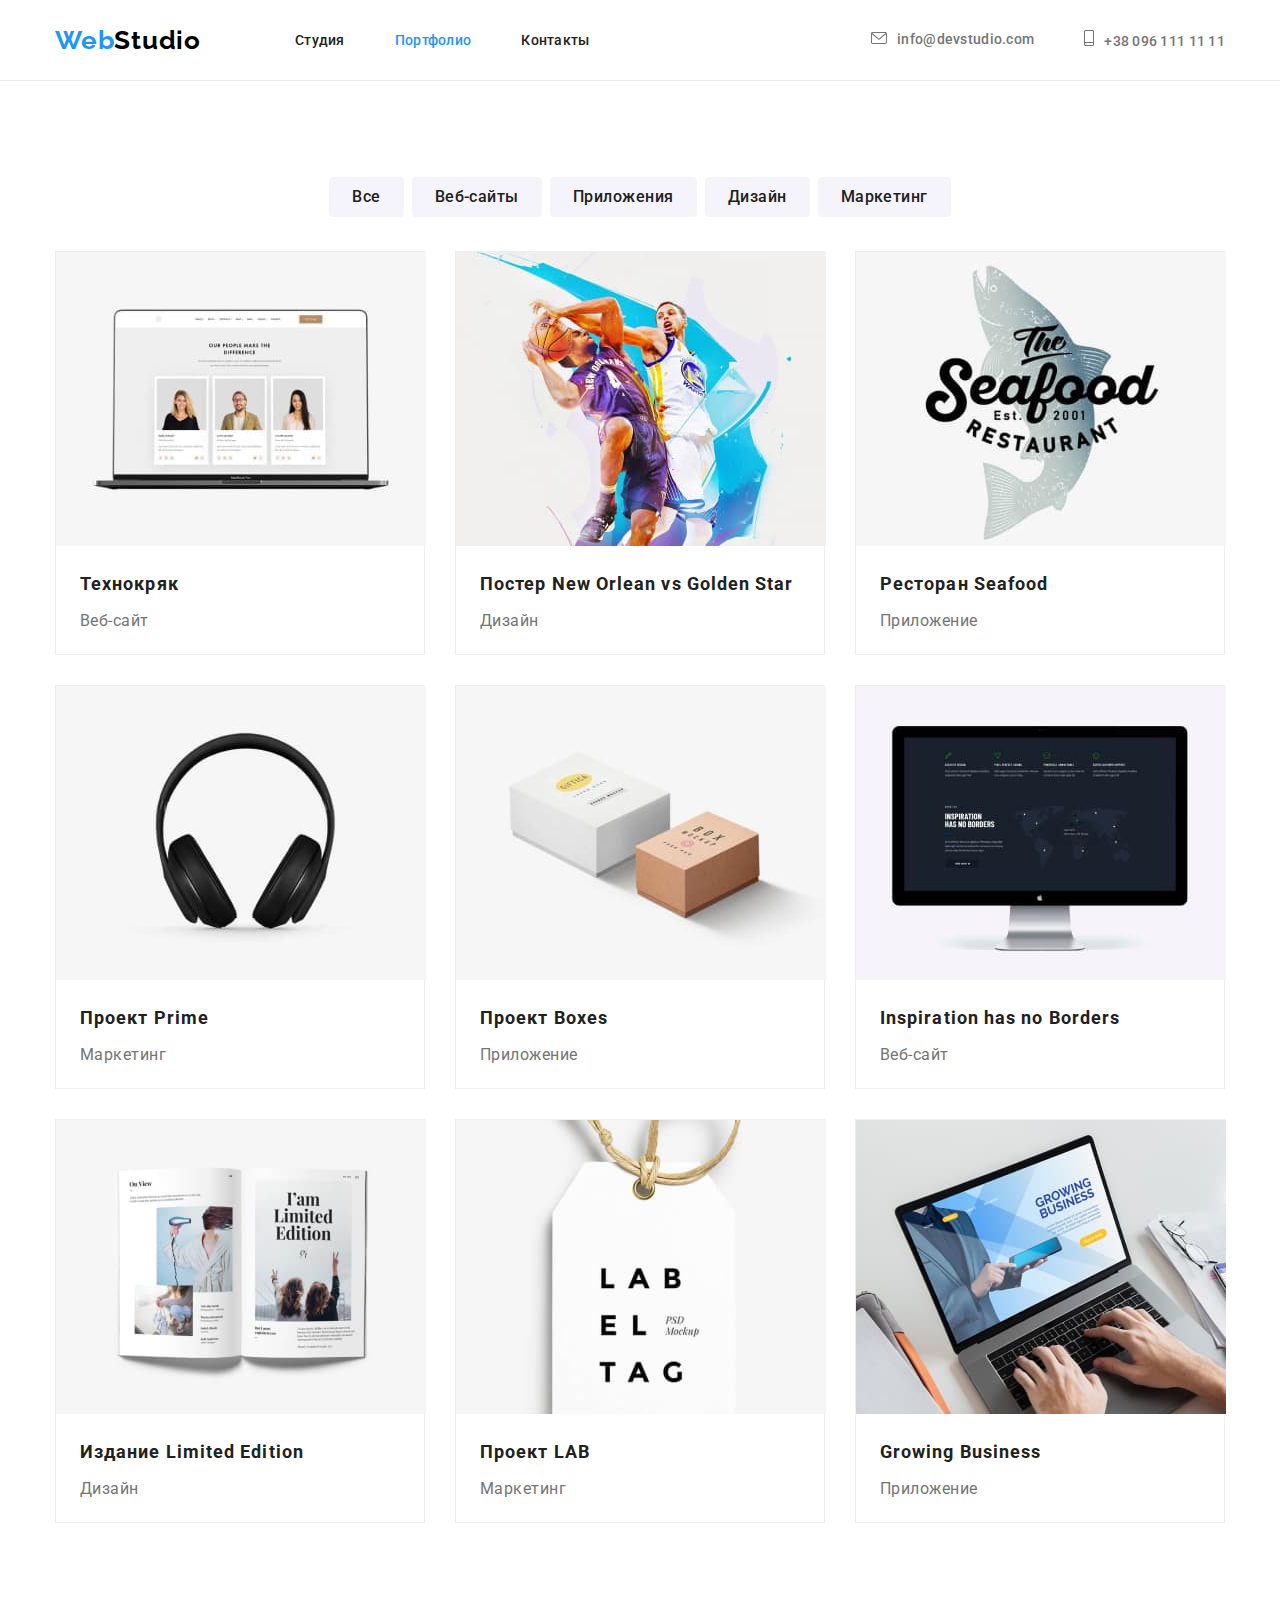
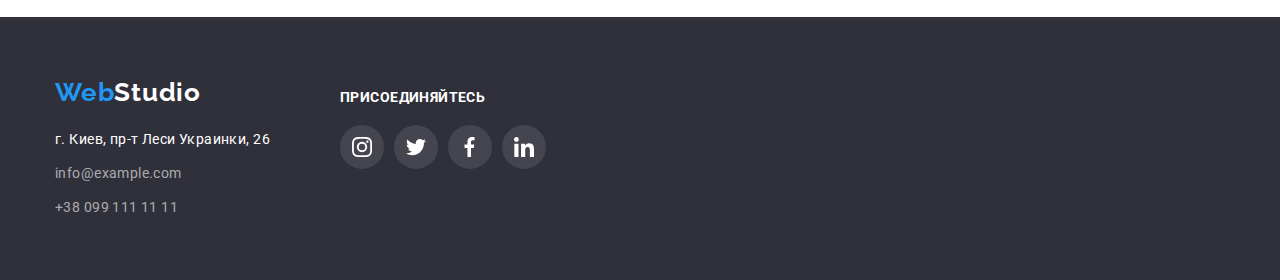
==== portfolio.html @ 4ea3b909 "Создал репозиторий" ====
<!DOCTYPE html>
<html lang="ru">

<head>
    <meta charset="UTF-8">
    <meta name="viewport" content="width=device-width, initial-scale=1.0">
    <title>WebStudio</title>
    <link rel="stylesheet" href="https://cdnjs.cloudflare.com/ajax/libs/modern-normalize/1.0.0/modern-normalize.css">
    <link href="https://fonts.googleapis.com/css2?family=Raleway:wght@700&family=Roboto:wght@400;500;700;900&display=swap" rel="stylesheet">
    <link rel="stylesheet" href="./css/styles.css">
</head>


<body>
    <!--HEADER-->
    <header class="header portfolio">
        <div class="container">
            <nav class="navigation">
                <a class="logo link" href="./index.html"> <span class="color-logo">Web</span>Studio</a>
                <ul class="navigation-list">
                  <li class="navigation-list-item list">
                      <a class="navigation-list-link link" href="./index.html">Студия</a>
                  </li>
                  <li class="navigation-list-item list">
                      <a class="navigation-list-link current link" href="./portfolio.html"> Портфолио</a>
                  </li>
                  <li class="navigation-list-item list">
                      <a class="navigation-list-link link" href=""> Контакты</a>
                  </li>
                </ul>
            </nav>
            <address class="address">
                <ul class="adress-links">
                    <li class="adress-links-item list">
                        <a class="header-address-link link header-mail " href="mailto:info@devstudio.com">
                            <svg class="mail-link-svg">
                                <use href="./images/sprite.svg#icon-mail"></use>
                            </svg>info@devstudio.com
                        </a>
                    </li>
                    <li class="adress-links-item list "> 
                        <a class="header-address-link link heder-smartphone" href="tel:+380961111111">
                            <svg class="smartphone-link-svg">
                                <use href="./images/sprite.svg#icon-smartphone"></use>
                            </svg>+38 096 111 11 11
                        </a>
                    </li>
                </ul>
            </address>
        </div>
    </header>

    <main>
        <!--FILTER-->
        <section class="filter-section">
            <div class="container">
                <h1 class="filter-title-hidden visually-hidden">Фильтр</h1>
                <ul class="filter-list list">
                    <li class="filter-list-item">
                        <button class="filtr-btn" type="button">Все</button>
                    </li>
                    <li class="filter-list-item">
                        <button class="filtr-btn" type="button">Веб-сайты</button>
                    </li>
                    <li class="filter-list-item">
                        <button class="filtr-btn" type="button">Приложения</button>
                    </li>
                    <li class="filter-list-item">
                        <button class="filtr-btn" type="button">Дизайн</button>
                    </li>
                    <li class="filter-list-item">
                        <button class="filtr-btn" type="button">Маркетинг</button>
                    </li>
                </ul>
            </div>
        </section>

        <!--PORTFOLIO-->
        <section class="portfolio-section-section">
            <div class="container">
                <ul class="portfolio-list list">
                    <li class="portolio-list-item">
                        <img class="portfolio-list-img" src="./images/portfolio/portfolio1.jpg" alt="откытый ноутбук" width="370" height="294">
                        <h2 class="portfolio-title">Технокряк</h2>
                        <p class="portfolio-subtitle">Веб-сайт</p>
                    </li>
                    <li class="portolio-list-item">
                        <img class="portfolio-list-img" src="./images/portfolio/portfolio2.jpg" alt="баскетболисты боряться за мяч" width="370" height="294">
                        <h2 class="portfolio-title">Постер <span lang="en">New Orlean vs Golden Star</span></h2>
                        <p class="portfolio-subtitle">Дизайн</p>
                    </li>
                    <li class="portolio-list-item">
                        <img class="portfolio-list-img" src="./images/portfolio/portfolio3.jpg" alt="большая рыба" width="370" height="294">
                        <h2 class="portfolio-title">Ресторан <span lang="en">Seafood</span></h2>
                        <p class="portfolio-subtitle">Приложение</p>
                    </li>
                    <li class="portolio-list-item">
                        <img class="portfolio-list-img" src="./images/portfolio/portfolio4.jpg" alt="наушники" width="370" height="294">
                        <h2 class="portfolio-title">Проект <span lang="en">Prime</span></h2>
                        <p class="portfolio-subtitle">Маркетинг</p>
                    </li>
                    <li class="portolio-list-item">
                        <img class="portfolio-list-img" src="./images/portfolio/portfolio5.jpg" alt="две коробки" width="370" height="294">
                        <h2 class="portfolio-title">Проект <span lang="en">Boxes</span></h2>
                        <p class="portfolio-subtitle">Приложение</p>
                    </li>
                    <li class="portolio-list-item">
                        <img class="portfolio-list-img" src="./images/portfolio/portfolio6.jpg" alt="монитор копьютера" width="370" height="294">
                        <h2 class="portfolio-title" lang="en">Inspiration has no Borders</h2>
                        <p class="portfolio-subtitle">Веб-сайт</p>
                    </li>
                    <li class="portolio-list-item">
                        <img class="portfolio-list-img" src="./images/portfolio/portfolio7.jpg" alt="откытая книга" width="370" height="294">
                        <h2 class="portfolio-title">Издание <span lang="en">Limited Edition</span></h2>
                        <p class="portfolio-subtitle">Дизайн</p>
                    </li>
                    <li class="portolio-list-item">
                        <img class="portfolio-list-img" src="./images/portfolio/portfolio8.jpg" alt="ярлык" width="370" height="294">
                        <h2 class="portfolio-title">Проект <span lang="en">LAB</span></h2>
                        <p class="portfolio-subtitle">Маркетинг</p>
                    </li>
                    <li class="portolio-list-item">
                        <img class="portfolio-list-img" src="./images/portfolio/portfolio9.jpg" alt="поиск информации по ноутбуку" width="370" height="294">
                        <h2 class="portfolio-title" lang="en">Growing Business</h2>
                        <p class="portfolio-subtitle">Приложение</p>
                    </li>
                </ul>
            </div>
        </section>
    </main>

   <!--FOOTER-->
   <footer class="footer-section">
    <div class="container">
        <div class="contact-footer">
            <a class="logo-footer link" href="./index.html"> <span class="color-logo">Web</span>Studio</a>
        <address class="address">
            <ul class="contact-list list">
                <li class="contact-list-item">
                    <a class="contact-list-link-address link" href="https://goo.gl/maps/dNZS116eVoGT63r19" target="г. Киев, пр-т Леси Украинки, 26">г. Киев, пр-т Леси Украинки, 26</a>
                </li>
                <li class="contact-list-item">
                    <a class="contact-list-link link" href="mailto:info@example.com">info@example.com</a>
                </li>
                <li class="contact-list-item">
                    <a class="contact-list-link link" href="tel:+380991111111">+38 099 111 11 11</a>
                </li>
            </ul>
        </address>
        </div>
        <div class="social-footer">
            <h3 class="social-title">Присоединяйтесь</h3>
            <ul class="social-footer-list list">
                <li class="social-footer-list-item">
                    <a class="social-footer-list-link" href="">
                        <svg class="social-footer-list-svg">
                            <use href="./images/sprite.svg#icon-instagram"></use>
                        </svg>
                    </a>
                </li>
                <li class="social-footer-list-item">
                    <a class="social-footer-list-link" href="">
                        <svg class="social-footer-list-svg">
                            <use href="./images/sprite.svg#icon-twitter"></use>
                        </svg>
                    </a>
                </li>
                <li class="social-footer-list-item">
                    <a class="social-footer-list-link" href="">
                        <svg class="social-footer-list-svg">
                            <use href="./images/sprite.svg#icon-facebook"></use>
                        </svg>
                    </a>
                </li>
                <li class="social-footer-list-item">
                    <a class="social-footer-list-link" href="">
                        <svg class="social-footer-list-svg">
                            <use href="./images/sprite.svg#icon-linkedin"></use>
                        </svg>
                    </a>
                </li>
            </ul>
        </div>
    </div>
</footer>
</body>

</html>
---- css/styles.css ----
:root {
    --main-font: "Roboto", sans-serif;
    --secondary-font: "Raleway", sans-serif;
    --accent-color: #2196F3;
}

*,
*::before,
*::after {
    margin: 0;
    padding: 0;
}

body {
    font-family: var(--main-font);
    font-style: normal;
    
}

.list {
    list-style: none;
}

.link {
    text-decoration: none;
}

.address {
    font-style: normal;
}

img {
    display: block;
}

.container {
    width: 1200px;
    padding: 0 15px;
    margin: 0 auto;
}

.visually-hidden {
    position: absolute;
    width: 1px;
    height: 1px;
    margin: -1px;
    border: 0;
    padding: 0;
    clip: rect(0 0 0 0);
    overflow: hidden;
  }

/*----------COMPONENT-----------*/
.title {
    font-weight: 700;
    font-size: 36px;
    line-height: 1.167;
    letter-spacing: 0.03em;
    color: #212121;
}

/*----------END COMPONENT-----------*/


/*----------HEADER-----------*/ 

.portfolio {
    border-bottom: 1px solid #ECECEC;
}

.header .container {
    display: flex;
    align-items: center;
}

.navigation {
    display: flex;
    align-items: center;
}

.navigation-list {
    display: flex;
}
.adress-links {
    display: flex;
}

.logo {
    color: #000000;
    margin-right: 94px;
}

.color-logo{
    color: #2196F3;
}

.logo,
.color-logo,
.logo-footer {
font-family: var(--secondary-font);
font-weight: 700;
font-size: 26px;
line-height: 1.192;
letter-spacing: 0.03em;
}

.navigation-list-link {
   display: block;
   padding-top: 32px;
   padding-bottom: 32px;
   font-weight: 500;
   font-size: 14px;
   line-height: 1.143;
   letter-spacing: 0.02em;
   color: #212121;
}

.navigation-list-link:hover,
.navigation-list-link:focus,
.header-address-link:hover,
.header-address-link:focus {
    color: var(--accent-color);
}
 
.navigation-list-item:not(:last-child) {
    margin-right: 50px;
}

.current {
    color: var(--accent-color);
}


.header .address {
    margin-left: auto;
}

.mail-link-svg {
    width:16px;
    height:12px;
    margin-right: 10px;
}


.header-mail:hover .mail-link-svg,
.header-mail:focus .mail-link-svg {
    fill: var(--accent-color);
}

.smartphone-link-svg {
    width:10px;
    height:16px;
    margin-right: 10px;
}

.heder-smartphone:hover .smartphone-link-svg,
.heder-smartphone:focus .smartphone-link-svg {
    fill: var(--accent-color);
}



.adress-links-item:not(:last-child) {
    margin-right: 50px;
}

.adress-links-item:hover svg{
    fill: var(--accent-color);
}

.adress-links-item {
    fill: #757575;
    cursor: pointer;
}


.header-address-link {
    font-weight: 500;
    font-size: 14px;
    line-height: 1.143;
    letter-spacing: 0.02em;
    color: #757575;
}
/*----------END HEADER-----------*/


/*----------HERO-----------*/


.hero {
    text-align: center;
    max-width: 1600px;
    margin: 0 auto; 
    background-image: linear-gradient(rgba(47, 48, 58, 0.4),rgba(47, 48, 58, 0.4)), url(../images/hero/hero.jpg);
}



.hero-title {
     padding-top: 200px;
     padding-left: 236px;
     padding-right: 236px;
     margin-bottom: 30px;
     font-weight: 900;
     font-size: 44px;
     line-height: 1.364;
     letter-spacing: 0.06em;
     text-transform: uppercase;
     color: #FFFFFF;
}

.modal-btn{
    margin-bottom: 200px;
    font-weight: 700;
    font-size: 16px;
    line-height: 1.875;
    letter-spacing: 0.06em;
    color: #FFFFFF;
    background: #2196F3;
    min-width: 200px;
    height: 50px;
    box-shadow: 0px 4px 4px rgba(0, 0, 0, 0.15);
    border-radius: 4px;
    padding: 10px 20px;
}


/*----------END HERO-----------*/


/*----------FEUTER-----------*/
.feauter-section-section {
    padding-top: 94px;
    padding-bottom: 94px;
}


.feauter-list {
    display: flex;
}

.feauter-list-item::before {
    content: '';
    display: block;
    width: 270px;
    height: 120px;
    background-color: #F5F4FA;
    background-repeat: no-repeat;
    background-position: center;
    border-radius: 4px;
    margin-bottom: 30px;
}

.icon-antena::before {
    background-image: url(../images/feauter/antenna1.svg);
}

.icon-clock::before {
    background-image: url(../images/feauter/clock2.svg);
}

.icon-vector::before {
    background-image: url(../images/feauter/vector3.svg);
}

.icon-astronaut::before {
    background-image: url(../images/feauter/astronaut4.svg);
}



.feauter-list-item:not(:last-child) {
    margin-right: 30px;
    
}

.feauter-title {
    margin-bottom: 10px;
    font-weight: 700;
    font-size: 14px;
    line-height: 1.143;
    letter-spacing: 0.03em;
    text-transform: uppercase;
    color: #212121;
}


.feauter-description{
     width: 270px;
     height: 75px;
     font-weight: 400;
     font-size: 14px;
     line-height: 1.714;
     letter-spacing: 0.03em;
     color: #757575;
}
/*----------END FEUTER-----------*/

/*---------- ABOUT US-----------*/
.about-section-section {
    padding-bottom: 94px;

}

.about-list {
    display: flex;
    justify-content: space-between;
}

.about-section-section .title {
    display: flex;
    padding-bottom: 50px;
    justify-content: center;
}

/*----------END ABOUT US-----------*/

/*----------OUR TEAM-----------*/
.team-section {
    background: #F5F4FA;
}

.team-list  {
    display: flex;
    justify-content: space-between;
    padding-bottom: 94px;
}

.team-section .title {
    display: flex;
    padding-top: 94px;
    padding-bottom: 50px;
    justify-content: center;
}

.team-title{
    margin-top: 30px;
    margin-bottom: 10px;
    font-weight: 500;
    font-size: 16px;
    line-height: 1.187;
    letter-spacing: 0.03em;
    text-align: center;
    color: #212121;
}

.team-subtitle{
    margin-bottom: 16px;
    font-weight: 400;
    font-size: 16px;
    line-height: 1.187;
    letter-spacing: 0.03em;
    text-align: center;
    color: #757575;
}

.background {
    width: 270px;
    height:428px;
    background: #FFFFFF;
    box-shadow: 0px 1px 3px rgba(0, 0, 0, 0.12), 0px 1px 1px rgba(0, 0, 0, 0.14), 0px 2px 1px rgba(0, 0, 0, 0.2);
    border-radius: 0px 0px 4px 4px;     
}

.social-list {
    display: flex;
    justify-content: space-between;
    margin-left: 32px;
    margin-right: 32px;
    padding-bottom: 30px;
}


.social-list-link{
    display: flex;
    align-items: center;
    justify-content: center;
    width: 44px;
    height: 44px;
    border-radius: 50%;
    background: #FFFFFF;
}
.social-list-link:hover,
.social-list-link:focus {
    background-color: var(--accent-color);
}


.social-list-link:hover .social-list-svg,
.social-list-link:focus .social-list-svg {
    fill: #FFFFFF;
}


.social-list-svg {
    width: 20px;
    height: 20px;
    fill: #AFB1B8;
}


/*----------END OUR TEAM-----------*/

/*----------CLIENT----------*/
.client {
    padding-top: 94px;
    padding-bottom: 94px;
}

.client .title {
    display: flex;
    justify-content: center;
    margin-bottom: 50px;
}


.client-list {
    display: flex;
    justify-content: space-between;
}


.client-item-link{
    display: flex;
    align-items: center;
    justify-content: center;
    width: 170px;
    height: 90px;
    border: 1px solid #AFB1B8;
    box-sizing: border-box;
    border-radius: 4px;
    fill: #AFB1B8;
}

.logo-a {
    width: 48px;
    height: 50px;
}

.logo-b {
    width: 40px;
    height: 52px;
}

.logo-c {
    width: 42px;
    height: 42px;
}

.logo-d {
    width: 80px;
    height: 42px;
}

.logo-e {
    width: 60px;
    height: 48px;
}

.logo-f {
    width: 88px;
    height: 46px;
}

.client-item-link:hover,
.client-item-link:focus {
    border: 1px solid var(--accent-color);
}


.client-item-link:hover .client-item-svg,
.client-item-link:focus .client-item-svg{
    fill: var(--accent-color);
}

/*---------END-CLIENT----------*/


/*----------FOOTER-----------*/

.footer-section {
    background: #2F303A;
    display: flex;
    flex-direction: row;
}
.footer-section .container {
    display: flex;
    flex-direction: row;
}

.contact-footer {
    margin-right: 70px;
}

.footer-section .logo-footer {
    display: flex;
    padding-top: 60px;
    margin-bottom: 20px;
}

.contact-list-item:not(:last-child) {
    margin-bottom: 10px;
}

.contact-list {
    display: inline-block;
    padding-bottom: 60px
}

.contact-list-link-address {
    font-weight: 400;
    font-size: 14px;
    line-height: 1.714;
    letter-spacing: 0.03em;
    color: #FFFFFF
}

.contact-list-link {
font-weight: 400;
font-size: 14px;
line-height: 1.714;
letter-spacing: 0.03em;
color: rgba(255, 255, 255, 0.6);
}

.logo-footer {
    color: #FFFFFF;
}

.social-footer {
    width: 206px;
    height: 80px;
    padding-top: 72px;
    padding-bottom: 100px;
}

.social-title {
    font-weight: 700;
    font-size: 14px;
    line-height: 1.143;
    letter-spacing: 0.03em;
    text-transform: uppercase;
    margin-bottom: 20px;
    color: #FFFFFF
    

}
.social-footer-list {
    display: flex;
}

.social-footer-list-item:not(:last-child) {
    margin-right: 10px;
}

.social-footer-list-link{
    display: flex;
    align-items: center;
    justify-content: center;
    width: 44px;
    height: 44px;
    border-radius: 50%;
    background :rgba(255, 255, 255, 0.1);
}

.social-footer-list-svg {
    width: 20px;
    height: 20px;
    fill: #FFFFFF;
}

.social-footer-list-link:hover,
.social-footer-list-link:focus {
    background-color: var(--accent-color);
}




/*----------END FOOTER-----------*/


/*----------FILTER-----------*/
.filter-section {
    padding-top: 96px;
}


.filter-list {
    display: flex;
    justify-content: center;
}
.filter-list-item:not(:last-child) {
    margin-right: 8px;
}


.filtr-btn {
    padding: 6px 22px;
    font-weight: 500;
    font-size: 16px;
    line-height: 1.625;
    text-align: center;
    letter-spacing: 0.03em;
    color: #212121;
    background: #F5F4FA;
    border-radius: 4px;
    border: 1px solid #F5F4FA;
    
}

.filtr-btn:hover,
.filtr-btn:focus {
    background: #2196F3;
    color: #FFFFFF;
}

/*----------PORTFOLIO-----------*/
.portfolio-section-section {
    padding-top: 34px;
    padding-bottom: 94px;
}

.portfolio-list {
    display: flex;
    flex-wrap: wrap;
}

.portolio-list-item {
    width: 370px;
    height: 404px;
    margin-right: 30px;
    margin-bottom: 30px;
    background: #FFFFFF;
    border: 1px solid #EEEEEE;
    box-sizing: border-box;
}

.portolio-list-item:hover{
    box-shadow: 0px 1px 1px rgba(0, 0, 0, 0.12), 0px 4px 4px rgba(0, 0, 0, 0.06), 1px 4px 6px rgba(0, 0, 0, 0.16);
}



.portolio-list-item:nth-child(3n+3) {
    margin-right: 0px;
}

.portolio-list-item:nth-last-child(-n+3) {
    margin-bottom: 0px;
}

.portfolio-title {
    padding-top: 20px;
    padding-left: 24px;
    padding-right: 24px;
    margin-bottom: 4px;
    font-weight: 700;
    font-size: 18px;
    line-height: 2.000;
    letter-spacing: 0.06em;
    color: #212121;
}

.portfolio-subtitle {
    padding-bottom: 20px;
    padding-left: 24px;
    padding-right: 24px;
    font-weight: 400;
    font-size: 16px;
    line-height: 1.875;
    letter-spacing: 0.03em;
    color: #757575;
}
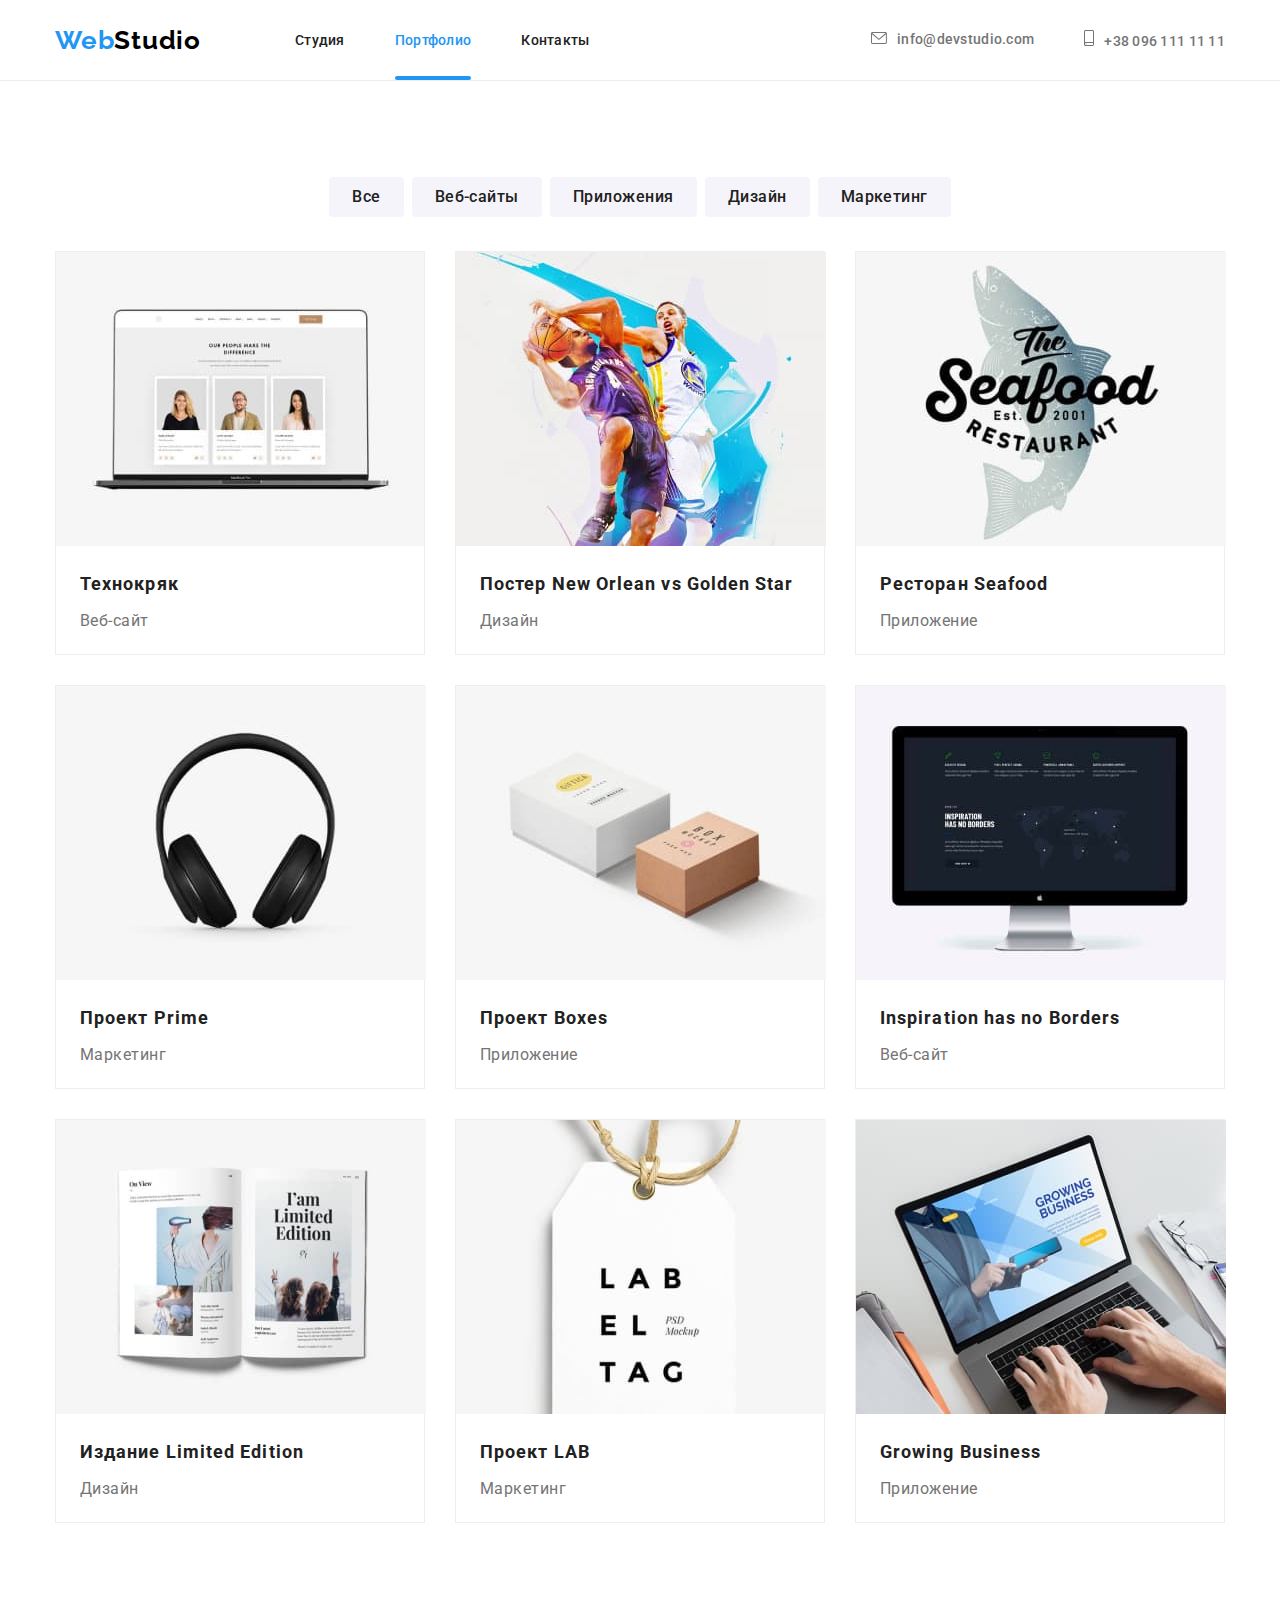
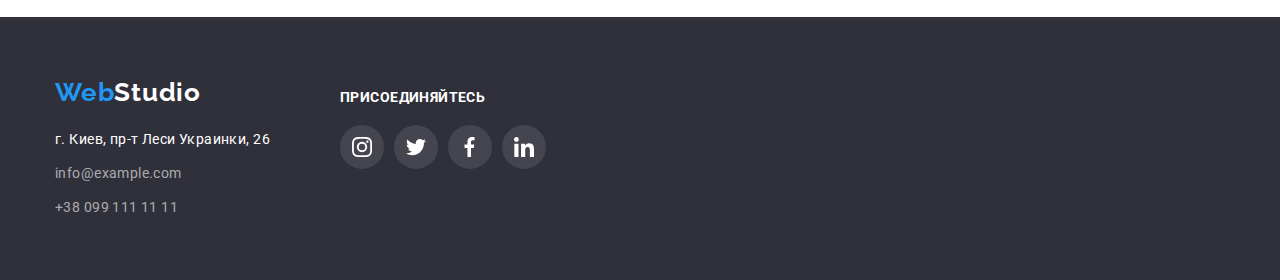
==== commit e823c543: "Сделал подчеркивание, оверлей в портфолиои добавил текс в раздел чем м занимаемся" ====
--- a/portfolio.html
+++ b/portfolio.html
@@ -80,7 +80,12 @@
             <div class="container">
                 <ul class="portfolio-list list">
                     <li class="portolio-list-item">
-                        <img class="portfolio-list-img" src="./images/portfolio/portfolio1.jpg" alt="откытый ноутбук" width="370" height="294">
+                        <div class="portolio-list-img-wrapper">
+                            <img class="portfolio-list-img" src="./images/portfolio/portfolio1.jpg" alt="откытый ноутбук" width="370" height="294">
+                            <div class="overlay">
+                                <p class="overlay-text">Технокряк это современная площадка распространения коронавируса. Компании используют эту платформу для цифрового шпионажа и атак на защищённые сервера конкурентов.</p>
+                            </div>
+                        </div>
                         <h2 class="portfolio-title">Технокряк</h2>
                         <p class="portfolio-subtitle">Веб-сайт</p>
                     </li>
--- a/css/styles.css
+++ b/css/styles.css
@@ -121,10 +121,27 @@
 .header-address-link:focus {
     color: var(--accent-color);
 }
+
+.navigation-list-item {
+    position: relative;
+}
  
 .navigation-list-item:not(:last-child) {
     margin-right: 50px;
 }
+
+.navigation-list-item .current::after {
+    content:'';
+    position: absolute;
+    left: 0;
+    bottom: 0;
+    display: block;
+    width: 100%;
+    height: 4px;
+    background: var(--accent-color);
+    border-radius: 2px;
+}
+
 
 .current {
     color: var(--accent-color);
@@ -313,6 +330,37 @@
     justify-content: center;
 }
 
+.about-list-item {
+    position: relative;
+}
+
+
+
+.label{
+    position: absolute;
+    bottom: 0;
+    right: 0;
+    width: 370px;
+    height: 70px;
+    background: rgba(47, 48, 58, 0.8);
+    display: flex;
+    justify-content: center;
+    align-items: center;
+}
+
+.label-text {
+    font-weight: 700;
+    font-size: 14px;
+    line-height: 1.143;
+    letter-spacing: 0.03em;
+
+    
+    text-align: center;
+    text-transform: uppercase;
+    color: #FFFFFF;
+}
+
+
 /*----------END ABOUT US-----------*/
 
 /*----------OUR TEAM-----------*/
@@ -648,6 +696,16 @@
 
 .portolio-list-item:nth-last-child(-n+3) {
     margin-bottom: 0px;
+}
+
+.portolio-list-item:hover .overlay {
+    transform: translateY(0%);
+
+}
+
+.portolio-list-img-wrapper {
+    position: relative;
+    overflow: hidden;
 }
 
 .portfolio-title {
@@ -673,3 +731,25 @@
     color: #757575;
 }
 
+
+.overlay {
+    position: absolute;
+    top: 0;
+    left: 0;
+    width: 100%;
+    height: 100%;
+    background: rgba(33, 150, 243, 0.9);
+
+    transform: translateY(100%);
+    transition: all 250ms linear; 
+}
+
+ .overlay-text {
+    font-weight: 400;
+    font-size: 18px;
+    line-height: 1.556;
+    letter-spacing: 0.03em;
+    color: #FFFFFF;
+    padding: 64px 22px;
+    
+ }
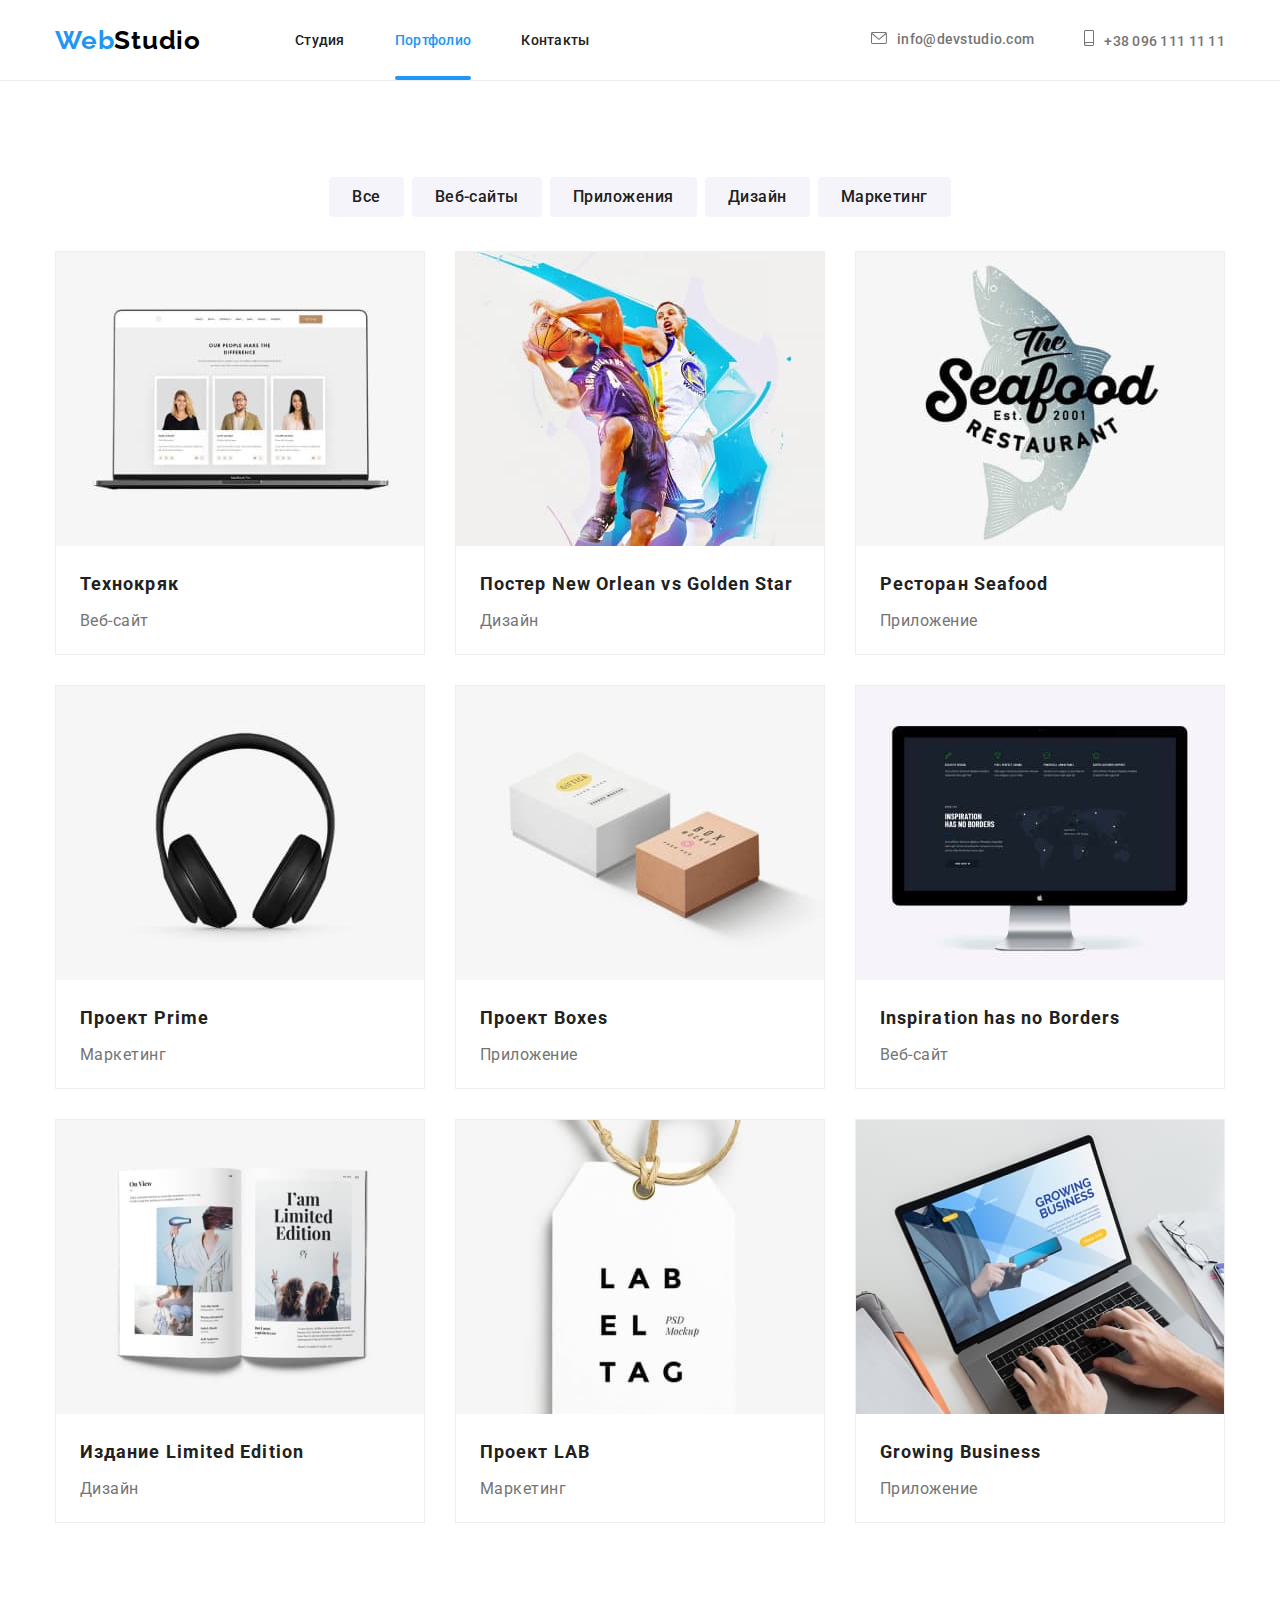
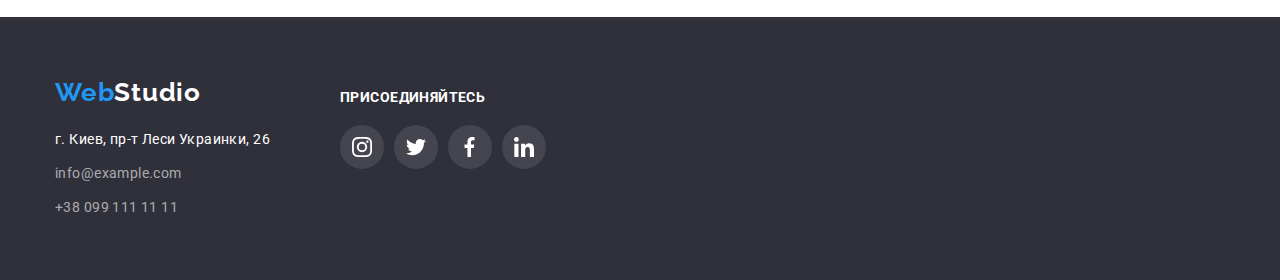
==== commit 5fc2cbc3: "Продублировал все карточки в портфолио" ====
--- a/portfolio.html
+++ b/portfolio.html
@@ -79,8 +79,8 @@
         <section class="portfolio-section-section">
             <div class="container">
                 <ul class="portfolio-list list">
-                    <li class="portolio-list-item">
-                        <div class="portolio-list-img-wrapper">
+                    <li class="portfolio-list-item">
+                        <div class="portfolio-list-img-wrapper">
                             <img class="portfolio-list-img" src="./images/portfolio/portfolio1.jpg" alt="откытый ноутбук" width="370" height="294">
                             <div class="overlay">
                                 <p class="overlay-text">Технокряк это современная площадка распространения коронавируса. Компании используют эту платформу для цифрового шпионажа и атак на защищённые сервера конкурентов.</p>
@@ -89,43 +89,83 @@
                         <h2 class="portfolio-title">Технокряк</h2>
                         <p class="portfolio-subtitle">Веб-сайт</p>
                     </li>
-                    <li class="portolio-list-item">
-                        <img class="portfolio-list-img" src="./images/portfolio/portfolio2.jpg" alt="баскетболисты боряться за мяч" width="370" height="294">
+                    <li class="portfolio-list-item">
+                        <div class="portfolio-list-img-wrapper">
+                            <img class="portfolio-list-img" src="./images/portfolio/portfolio2.jpg" alt="баскетболисты боряться за мяч" width="370" height="294">
+                            <div class="overlay">
+                                <p class="overlay-text">Технокряк это современная площадка распространения коронавируса. Компании используют эту платформу для цифрового шпионажа и атак на защищённые сервера конкурентов.</p>
+                            </div>
+                        </div>
                         <h2 class="portfolio-title">Постер <span lang="en">New Orlean vs Golden Star</span></h2>
                         <p class="portfolio-subtitle">Дизайн</p>
                     </li>
-                    <li class="portolio-list-item">
-                        <img class="portfolio-list-img" src="./images/portfolio/portfolio3.jpg" alt="большая рыба" width="370" height="294">
+                    <li class="portfolio-list-item">
+                        <div class="portfolio-list-img-wrapper">
+                            <img class="portfolio-list-img" src="./images/portfolio/portfolio3.jpg" alt="большая рыба" width="370" height="294">
+                            <div class="overlay">
+                                <p class="overlay-text">Технокряк это современная площадка распространения коронавируса. Компании используют эту платформу для цифрового шпионажа и атак на защищённые сервера конкурентов.</p>
+                            </div>
+                        </div>
                         <h2 class="portfolio-title">Ресторан <span lang="en">Seafood</span></h2>
                         <p class="portfolio-subtitle">Приложение</p>
                     </li>
-                    <li class="portolio-list-item">
-                        <img class="portfolio-list-img" src="./images/portfolio/portfolio4.jpg" alt="наушники" width="370" height="294">
+                    <li class="portfolio-list-item">
+                        <div class="portfolio-list-img-wrapper">
+                            <img class="portfolio-list-img" src="./images/portfolio/portfolio4.jpg" alt="наушники" width="370" height="294">
+                            <div class="overlay">
+                                <p class="overlay-text">Технокряк это современная площадка распространения коронавируса. Компании используют эту платформу для цифрового шпионажа и атак на защищённые сервера конкурентов.</p>
+                            </div>
+                        </div>
                         <h2 class="portfolio-title">Проект <span lang="en">Prime</span></h2>
                         <p class="portfolio-subtitle">Маркетинг</p>
                     </li>
-                    <li class="portolio-list-item">
-                        <img class="portfolio-list-img" src="./images/portfolio/portfolio5.jpg" alt="две коробки" width="370" height="294">
+                    <li class="portfolio-list-item">
+                        <div class="portfolio-list-img-wrapper">
+                            <img class="portfolio-list-img" src="./images/portfolio/portfolio5.jpg" alt="две коробки" width="370" height="294">
+                            <div class="overlay">
+                                <p class="overlay-text">Технокряк это современная площадка распространения коронавируса. Компании используют эту платформу для цифрового шпионажа и атак на защищённые сервера конкурентов.</p>
+                            </div>
+                        </div>
                         <h2 class="portfolio-title">Проект <span lang="en">Boxes</span></h2>
                         <p class="portfolio-subtitle">Приложение</p>
                     </li>
-                    <li class="portolio-list-item">
-                        <img class="portfolio-list-img" src="./images/portfolio/portfolio6.jpg" alt="монитор копьютера" width="370" height="294">
+                    <li class="portfolio-list-item">
+                        <div class="portfolio-list-img-wrapper">
+                            <img class="portfolio-list-img" src="./images/portfolio/portfolio6.jpg" alt="монитор копьютера" width="370" height="294">
+                            <div class="overlay">
+                                <p class="overlay-text">Технокряк это современная площадка распространения коронавируса. Компании используют эту платформу для цифрового шпионажа и атак на защищённые сервера конкурентов.</p>
+                            </div>
+                        </div>
                         <h2 class="portfolio-title" lang="en">Inspiration has no Borders</h2>
                         <p class="portfolio-subtitle">Веб-сайт</p>
                     </li>
-                    <li class="portolio-list-item">
-                        <img class="portfolio-list-img" src="./images/portfolio/portfolio7.jpg" alt="откытая книга" width="370" height="294">
+                    <li class="portfolio-list-item">
+                        <div class="portfolio-list-img-wrapper">
+                            <img class="portfolio-list-img" src="./images/portfolio/portfolio7.jpg" alt="откытая книга" width="370" height="294">
+                            <div class="overlay">
+                                <p class="overlay-text">Технокряк это современная площадка распространения коронавируса. Компании используют эту платформу для цифрового шпионажа и атак на защищённые сервера конкурентов.</p>
+                            </div>
+                        </div>
                         <h2 class="portfolio-title">Издание <span lang="en">Limited Edition</span></h2>
                         <p class="portfolio-subtitle">Дизайн</p>
                     </li>
-                    <li class="portolio-list-item">
-                        <img class="portfolio-list-img" src="./images/portfolio/portfolio8.jpg" alt="ярлык" width="370" height="294">
+                    <li class="portfolio-list-item">
+                        <div class="portfolio-list-img-wrapper">
+                            <img class="portfolio-list-img" src="./images/portfolio/portfolio8.jpg" alt="ярлык" width="370" height="294">
+                            <div class="overlay">
+                                <p class="overlay-text">Технокряк это современная площадка распространения коронавируса. Компании используют эту платформу для цифрового шпионажа и атак на защищённые сервера конкурентов.</p>
+                            </div>
+                        </div>
                         <h2 class="portfolio-title">Проект <span lang="en">LAB</span></h2>
                         <p class="portfolio-subtitle">Маркетинг</p>
                     </li>
-                    <li class="portolio-list-item">
-                        <img class="portfolio-list-img" src="./images/portfolio/portfolio9.jpg" alt="поиск информации по ноутбуку" width="370" height="294">
+                    <li class="portfolio-list-item">
+                        <div class="portfolio-list-img-wrapper">
+                            <img class="portfolio-list-img" src="./images/portfolio/portfolio9.jpg" alt="поиск информации по ноутбуку" width="370" height="294">
+                            <div class="overlay">
+                                <p class="overlay-text">Технокряк это современная площадка распространения коронавируса. Компании используют эту платформу для цифрового шпионажа и атак на защищённые сервера конкурентов.</p>
+                            </div>
+                        </div>
                         <h2 class="portfolio-title" lang="en">Growing Business</h2>
                         <p class="portfolio-subtitle">Приложение</p>
                     </li>
--- a/css/styles.css
+++ b/css/styles.css
@@ -2,6 +2,7 @@
     --main-font: "Roboto", sans-serif;
     --secondary-font: "Raleway", sans-serif;
     --accent-color: #2196F3;
+    --timing-function: cubic-bezier(0.4, 0, 0.2, 1);
 }
 
 *,
@@ -59,6 +60,62 @@
     color: #212121;
 }
 
+.backdrop {
+    position: fixed;
+    top: 50%;
+    left: 50%;
+    transform: translate(-50%, -50%);
+    width: 1600px;
+    height: 1024px;
+    background: rgba(0, 0, 0, 0.2);
+    transition: all 250ms var(--timing-function);
+}
+
+.backdrop.is-hidden {
+    opacity: 0;
+    visibility: hidden;
+    pointer-events: none;
+    transition: all 250ms linear 250ms;
+}
+
+.backdrop.is-hidden .modal {
+    transform: translate(-50%, -50%) scale(0);
+    transition: all 250ms linear 0ms;
+}
+
+
+.modal {
+    position: absolute;
+    top: 50%;
+    left: 50%;
+    transform: translate(-50%, -50%) scale(1);
+    width: 528px;
+    height: 581px;
+    background: #FFFFFF;
+    box-shadow: 0px 1px 3px rgba(0, 0, 0, 0.12), 0px 1px 1px rgba(0, 0, 0, 0.14), 0px 2px 1px rgba(0, 0, 0, 0.2);
+    border-radius: 4px;
+    transition: all 250ms linear 250ms;
+}
+
+.close-btn {
+    position: absolute;
+    top: 8px;
+    right: 8px;
+    background: #FFFFFF;
+    border: 0px;
+    cursor: pointer;
+}
+
+
+.close {
+    width: 30px;
+    height: 30px;
+    border: 1px solid rgba(0, 0, 0, 0.1);
+    border-radius: 50%;
+    background: #FFFFFF;
+}
+
+
 /*----------END COMPONENT-----------*/
 
 
@@ -113,6 +170,7 @@
    line-height: 1.143;
    letter-spacing: 0.02em;
    color: #212121;
+   transition: color 250ms var(--timing-function);
 }
 
 .navigation-list-link:hover,
@@ -197,6 +255,7 @@
     line-height: 1.143;
     letter-spacing: 0.02em;
     color: #757575;
+    transition: color 250ms var(--timing-function);
 }
 /*----------END HEADER-----------*/
 
@@ -427,6 +486,7 @@
     height: 44px;
     border-radius: 50%;
     background: #FFFFFF;
+    transition: all 250ms var(--timing-function);
 }
 .social-list-link:hover,
 .social-list-link:focus {
@@ -515,6 +575,10 @@
     border: 1px solid var(--accent-color);
 }
 
+.client-item-link .client-item-svg{
+    transition: all 250ms var(--timing-function);
+}
+
 
 .client-item-link:hover .client-item-svg,
 .client-item-link:focus .client-item-svg{
@@ -609,6 +673,7 @@
     height: 44px;
     border-radius: 50%;
     background :rgba(255, 255, 255, 0.1);
+    transition: all 250ms var(--timing-function);
 }
 
 .social-footer-list-svg {
@@ -654,7 +719,7 @@
     background: #F5F4FA;
     border-radius: 4px;
     border: 1px solid #F5F4FA;
-    
+    transition: all 250ms var(--timing-function);
 }
 
 .filtr-btn:hover,
@@ -674,7 +739,7 @@
     flex-wrap: wrap;
 }
 
-.portolio-list-item {
+.portfolio-list-item {
     width: 370px;
     height: 404px;
     margin-right: 30px;
@@ -684,26 +749,28 @@
     box-sizing: border-box;
 }
 
-.portolio-list-item:hover{
+.portfolio-list-item:hover,
+.portfolio-list-item:focus {
     box-shadow: 0px 1px 1px rgba(0, 0, 0, 0.12), 0px 4px 4px rgba(0, 0, 0, 0.06), 1px 4px 6px rgba(0, 0, 0, 0.16);
 }
 
-
-
-.portolio-list-item:nth-child(3n+3) {
+.portfolio-list-item:nth-child(3n+3) {
     margin-right: 0px;
 }
 
-.portolio-list-item:nth-last-child(-n+3) {
+.portfolio-list-item:nth-last-child(-n+3) {
     margin-bottom: 0px;
 }
 
-.portolio-list-item:hover .overlay {
+.portfolio-list-item:hover .overlay,
+.portfolio-list-item:focus .overlay {
     transform: translateY(0%);
 
 }
 
-.portolio-list-img-wrapper {
+
+
+.portfolio-list-img-wrapper {
     position: relative;
     overflow: hidden;
 }
@@ -741,7 +808,7 @@
     background: rgba(33, 150, 243, 0.9);
 
     transform: translateY(100%);
-    transition: all 250ms linear; 
+    transition: all 250ms var(--timing-function); 
 }
 
  .overlay-text {
